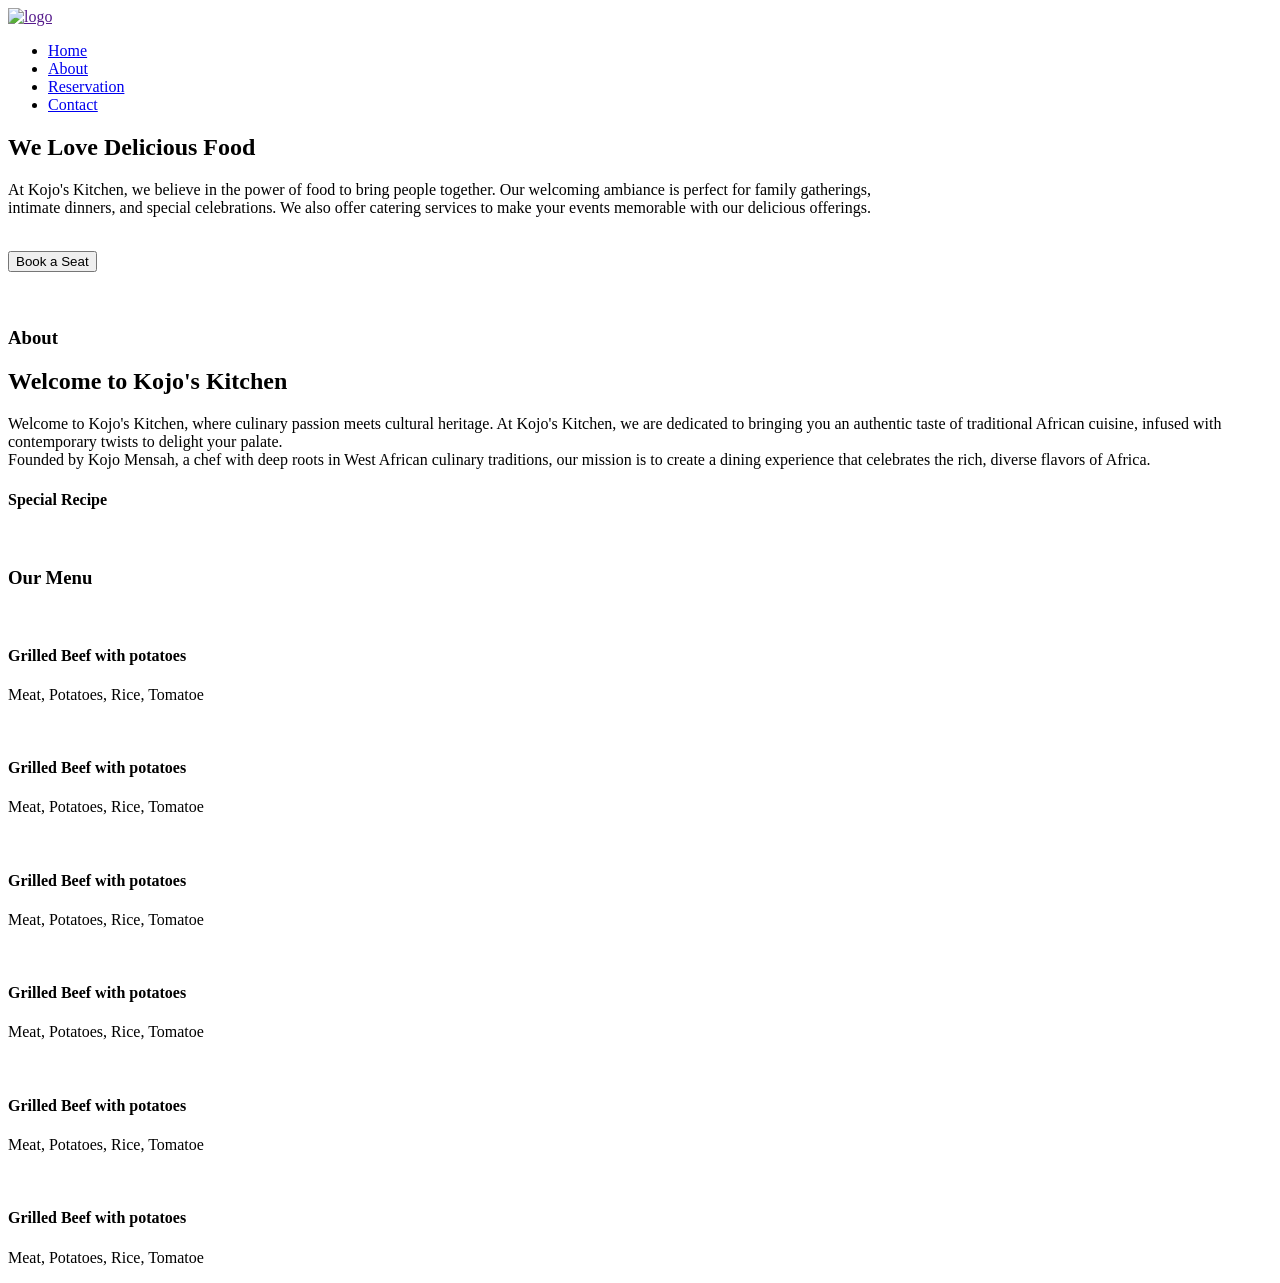
==== index.html @ 913c3347 "Changed a button" ====
<!DOCTYPE html>
<html lang="en">

<head>
  <meta charset="UTF-8" />
  <meta name="viewport" content="width=q, initial-scale=1.0" />
  <title>Kojo's Kitchen</title>
  <link rel="stylesheet" href="./CSS/style.css" />
</head>

<body onload="slider()">
  <div>
    <header>
      <div class="header">
        <div>
          <a href="" id="logo"><img src="./img/logo.png" alt="logo" /></a>
        </div>

        <nav>
          <ul id="ul">
            <li><a href="#" class="menus">Home</a></li>
            <li><a href="#" class="menus">About</a></li>
            <li><a href="#" class="menus">Reservation</a></li>
            <li><a href="#" class="menus">Contact</a></li>
          </ul>
        </nav>
      </div>


      <div class="hero-sec">
        <div class="header-images">
          <h2>We Love Delicious Food</h2>
          <p>
            At Kojo's Kitchen, we believe in the power of food to bring people together. Our welcoming ambiance is
            perfect for family gatherings, <br />
            intimate dinners, and special celebrations. We also offer catering services to make your events memorable
            with our delicious offerings.
          </p>

          <div class="header-pics">
            <img src="./img/cho2-modified.png" alt="" />
            <img src="./img/chop3-modified.png" alt="" />
            <img src="./img/cho4-modified.png" alt="" />
          </div>

          <div><button class="btn">Book a Seat</button>
          </div>
        </div>




        <div class="slider">
          <img src="./img/cho4.jpg" alt="" id="slider-img" />
        </div>
      </div>
  </div>
  </header>

  <section class="hero-section">
    <div class="waakye"><img src="./img/restaurant2.jpg" alt="" /></div>

    <div class="About">
      <h3>About</h3>

      <h2>Welcome to Kojo's Kitchen</h2>

      <p>
        Welcome to Kojo's Kitchen, where culinary passion meets cultural heritage. At Kojo's Kitchen, we are dedicated
        to bringing you an authentic taste of traditional African cuisine, infused with contemporary twists to delight
        your palate. <br> Founded by Kojo Mensah, a chef with deep roots in West African culinary traditions, our
        mission is
        to create a dining experience that celebrates the rich, diverse flavors of Africa.


      </p>

      <h4>Special Recipe</h4>

      <div class="recipe">
        <img src="./img/cho2.jpg" alt="" />
        <img src="./img/chop5.jpg" alt="" />
        <img src="./img/chop6.jpg" alt="" />
      </div>
    </div>
  </section>

  <section class="section">

    <h3>Our Menu</h3>

    <div class="our-menu">
      <div class="our-menu-img">
        <div><img src="./img/cho2-modified.png" alt="" /></div>
        <div class="our-menu-texts">
          <h4>Grilled Beef with potatoes</h4>
          <p>Meat, Potatoes, Rice, Tomatoe</p>
        </div>
      </div>

      <div class="our-menu-img">
        <div><img src="./img/chop3-modified.png" alt="" /></div>
        <div class="our-menu-texts">
          <h4>Grilled Beef with potatoes</h4>
          <p>Meat, Potatoes, Rice, Tomatoe</p>
        </div>
      </div>

      <div class="our-menu-img">
        <div><img src="./img/cho4-modified.png" alt="" /></div>
        <div class="our-menu-texts">
          <h4>Grilled Beef with potatoes</h4>
          <p>Meat, Potatoes, Rice, Tomatoe</p>
        </div>
      </div>

      <div class="our-menu-img">
        <div><img src="./img/chop3-modified.png" alt="" /></div>
        <div class="our-menu-texts">
          <h4>Grilled Beef with potatoes</h4>
          <p>Meat, Potatoes, Rice, Tomatoe</p>
        </div>
      </div>

      <div class="our-menu-img">
        <div><img src="./img/cho2-modified.png" alt="" /></div>
        <div class="our-menu-texts">
          <h4>Grilled Beef with potatoes</h4>
          <p>Meat, Potatoes, Rice, Tomatoe</p>
        </div>
      </div>

      <div class="our-menu-img">
        <div><img src="./img/chop3-modified.png" alt="" /></div>
        <div class="our-menu-texts">
          <h4>Grilled Beef with potatoes</h4>
          <p>Meat, Potatoes, Rice, Tomatoe</p>
        </div>
      </div>
    </div>

  </section>



  <script>
    var slideimg = document.getElementById("slider-img");

    var images = [
      "./img/cho4.jpg",
      "./img/cho2.jpg",
      "./img/cho3.jpg",
      "./img/cho4.jpg",
    ];

    var len = images.length;
    var i = 0;

    function slider() {
      if (i >= len - 1) {
        i = 0;
      }

      slideimg.src = images[i];
      i++;
      setTimeout(slider, 3000);
    }
  </script>

  </div>
</body>

</html>
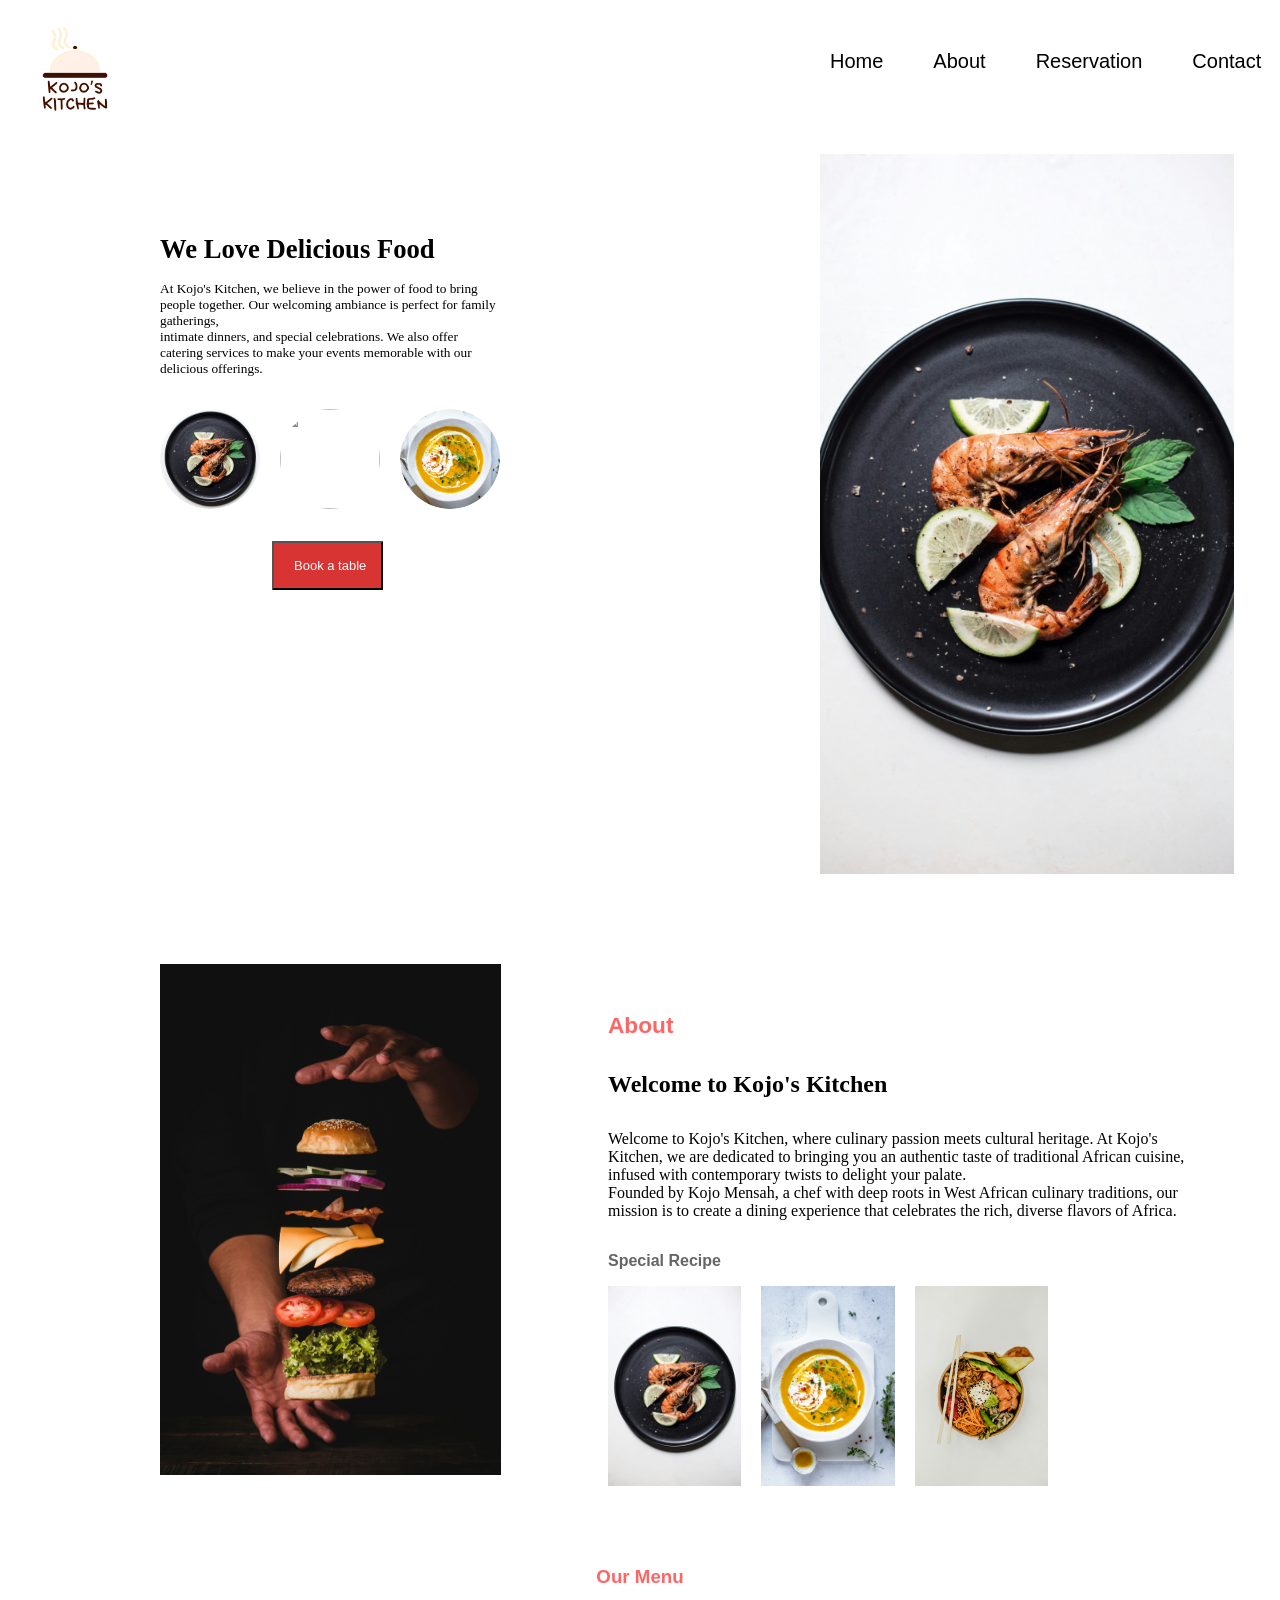
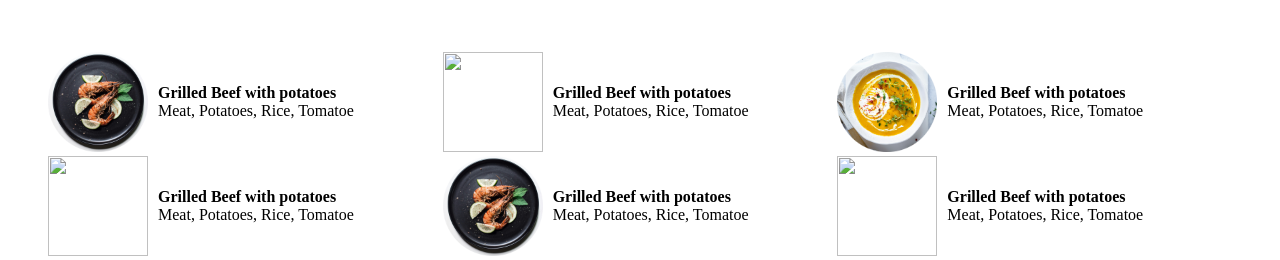
==== commit 71519016: "removed public folder" ====
--- a/index.html
+++ b/index.html
@@ -43,7 +43,7 @@
             <img src="./img/cho4-modified.png" alt="" />
           </div>
 
-          <div><button class="btn">Book a Seat</button>
+          <div><button class="btn">Book a table</button>
           </div>
         </div>
 
--- a/CSS/style.css
+++ b/CSS/style.css
@@ -0,0 +1,212 @@
+* {
+  margin: 0;
+  padding: 0;
+}
+
+a {
+  cursor: pointer;
+}
+
+#logo img {
+  width: 150px;
+  height: auto;
+}
+
+#ul {
+  display: flex;
+  align-items: center;
+  gap: 50px;
+  font-size: 12pt;
+  margin-top: 50px;
+  list-style: none;
+}
+
+.menus {
+  text-decoration: none;
+  color: black;
+  display: inline;
+  font-family:Arial, Helvetica, sans-serif;
+  font-weight: 2000;
+  font-size: 20px;
+}
+
+header {
+  width: 100%;
+  height: 100vh;
+  /* overflow: hidden; */
+  position: relative;
+}
+
+.hero-sec {
+  display: flex;
+  height: 100vh;
+}
+
+.slider {
+  width: 100%;
+  height: 80vh;
+
+  margin-left: 20rem;
+  top: 0;
+}
+
+#slider-img {
+  width: 90%;
+  height: 100%;
+  object-fit: cover;
+}
+
+.header {
+  display: flex;
+  justify-content: flex-start;
+  gap: 680px;
+}
+
+.header-images {
+  /* position: absolute; */
+  display: flex;
+  flex-direction: column;
+  margin-left: 10rem;
+  margin-top: 5rem;
+  margin-bottom: 7rem;
+  width: 30%;
+}
+
+.header-images h2 {
+  font-size: 20pt;
+  margin-bottom: 1rem;
+}
+
+.header-images p {
+  font-size: 10pt;
+}
+
+.header-pics {
+  display: flex;
+  margin-top: 2rem;
+  gap: 20px;
+}
+
+.header-images img {
+  width: 100px;
+  height: 100px;
+  border-radius: 50%;
+}
+
+.btn {
+  -webkit-border-radius: 1;
+  -moz-border-radius: 1;
+  border-radius: 1px;
+  font-family: Arial;
+  color: #ffff;
+  font-size: 13px;
+  background: #d93434;
+  padding: 15px 15px 15px 20px;
+  text-decoration: none;
+  margin-left: 7rem;
+  margin-top: 2rem;
+}
+
+.btn:hover {
+  background: #d1cdd1;
+  text-decoration: none;
+}
+
+.hero-section {
+  display: flex;
+  gap: 40px;
+  padding-right: 4rem;
+}
+
+.About {
+  display: flex;
+  flex-direction: column;
+  width: 50%;
+  margin-top: 5rem;
+}
+
+.About h3{
+  font-size: 17pt;
+  font-family:'Segoe UI', Tahoma, Geneva, Verdana, sans-serif;
+  color: red;
+  opacity: 60%;
+  margin-top: 2rem;
+  margin-bottom: 2rem;
+}
+
+.About h2{
+  margin-bottom: 2rem;
+}
+
+.About h4{
+  font-size: 12pt;
+  font-family:'Segoe UI', Tahoma, Geneva, Verdana, sans-serif;
+  opacity: 60%;
+  margin-top: 2rem;
+  margin-bottom: 1rem;
+}
+
+.recipe {
+  width: 50%;
+  display: flex;
+  gap: 20px;
+}
+
+.recipe img {
+  width: 300px;
+  height: 200px;
+}
+
+.waakye {
+  width: 50%;
+  margin-top: 4rem;
+  
+}
+
+.waakye img {
+  width: 60%;
+  margin-left: 10rem;
+}
+
+.our-menu {
+  display: grid;
+  grid-template-columns: repeat(3, 1fr);
+  grid-template-rows: repeat(2, 1fr);
+  grid-column-gap: 0px;
+  grid-row-gap: 0px;
+}
+
+.our-menu img {
+  width: 100px;
+  height: 100px;
+}
+
+.our-menu-img {
+  display: flex;
+  gap: 10px;
+}
+
+.our-menu-texts {
+  padding-top: 2rem;
+}
+
+.section {
+  padding-left: 3rem;
+  padding-right: 3rem;
+  margin-top: 5rem;
+}
+
+
+
+.section h3 {
+  text-align: center;
+  font-family:'Segoe UI', Tahoma, Geneva, Verdana, sans-serif;
+  color: red;
+  opacity: 60%;
+  margin-top: 2rem;
+  margin-bottom: 4rem;
+}
+
+.footer {
+  background-color: #d93434;
+}
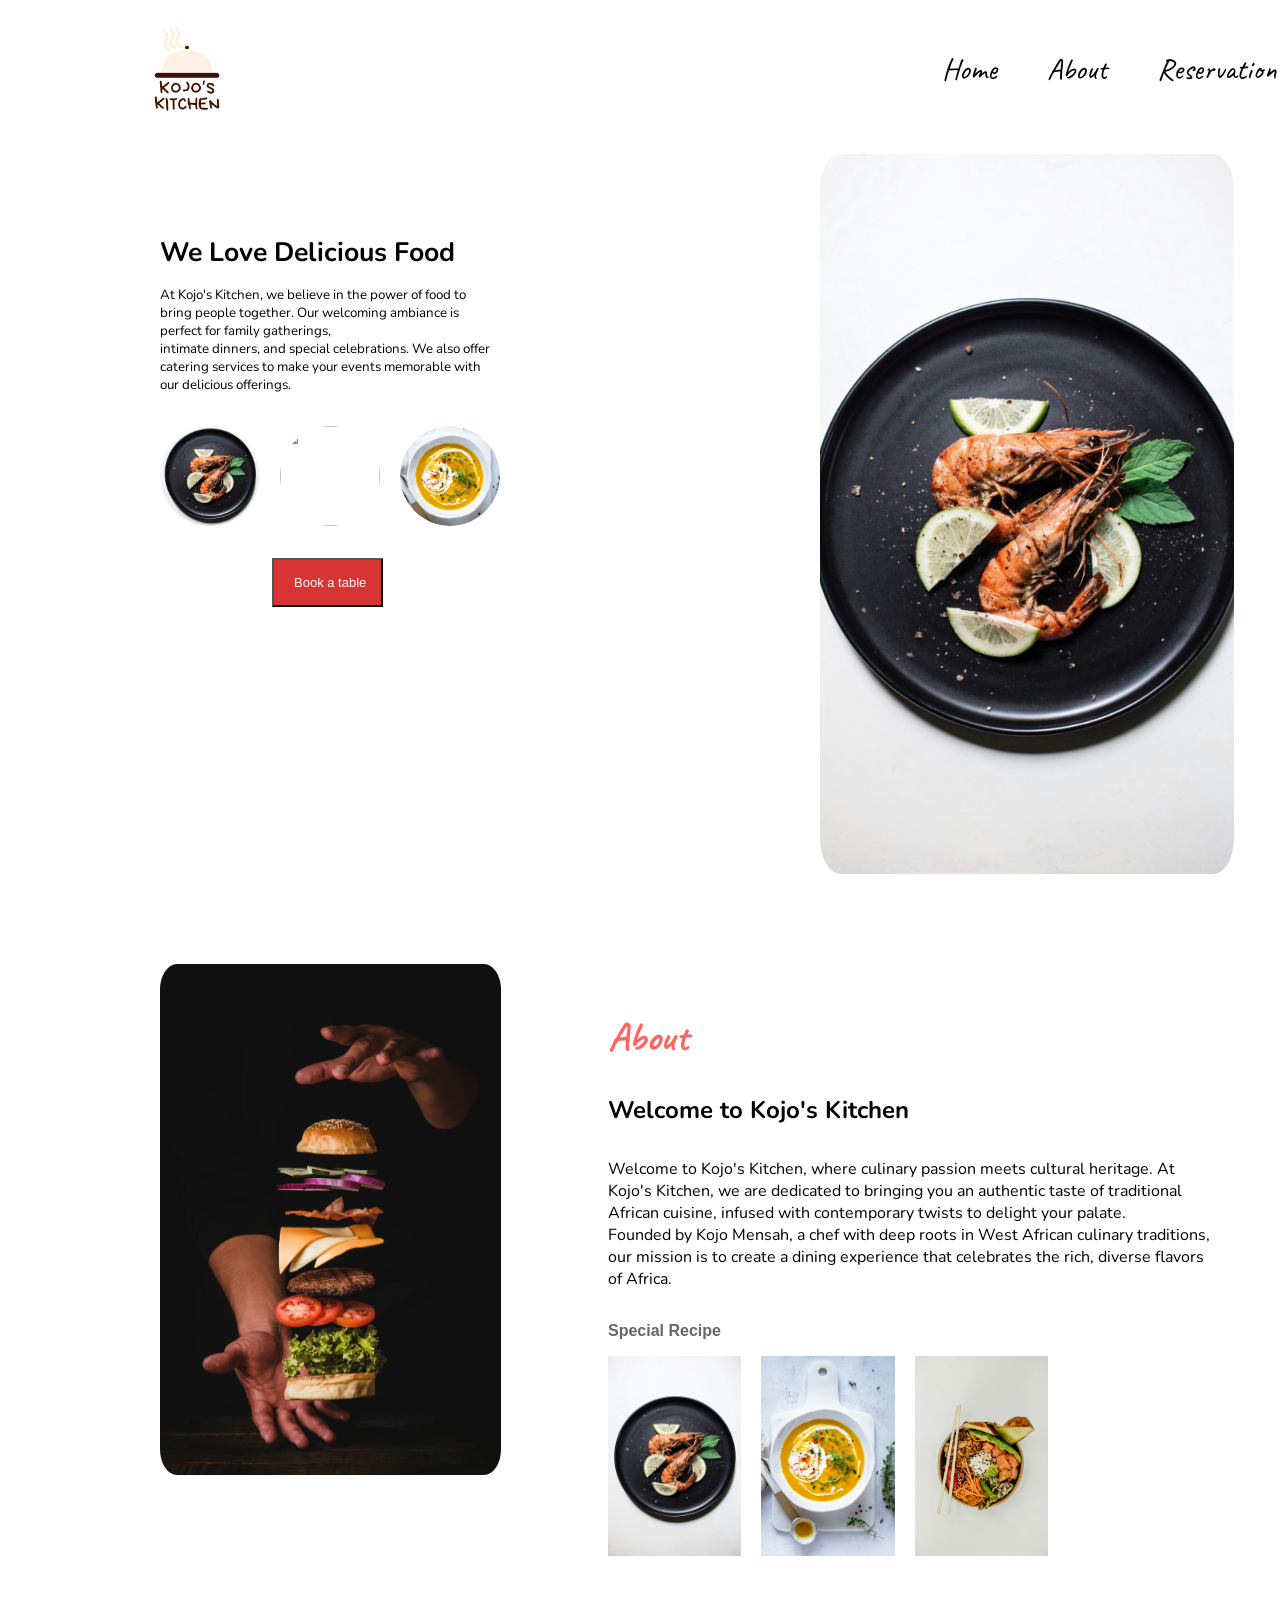
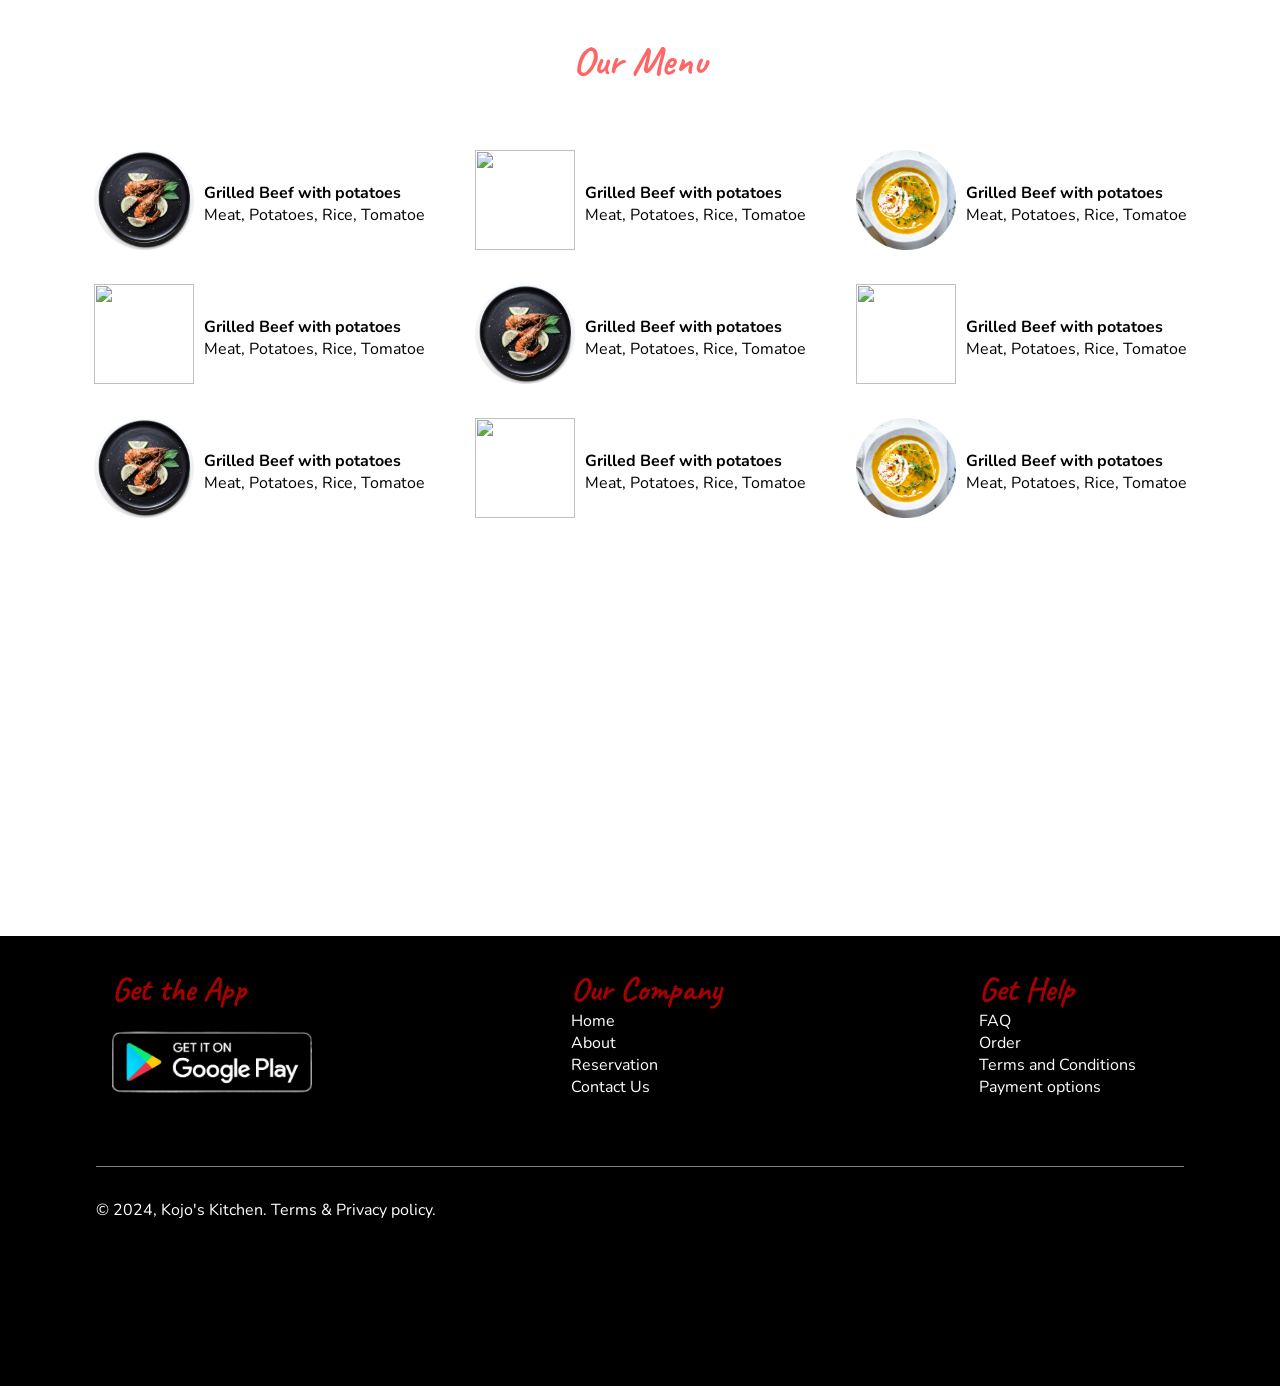
==== commit fa4812e0: "Working on it" ====
--- a/index.html
+++ b/index.html
@@ -5,6 +5,12 @@
   <meta charset="UTF-8" />
   <meta name="viewport" content="width=q, initial-scale=1.0" />
   <title>Kojo's Kitchen</title>
+
+  <link rel="preconnect" href="https://fonts.googleapis.com">
+<link rel="preconnect" href="https://fonts.gstatic.com" crossorigin>
+<link href="https://fonts.googleapis.com/css2?family=Caveat:wght@400..700&display=swap" rel="stylesheet">
+<link href="https://fonts.googleapis.com/css2?family=Nunito:ital,wght@0,200..1000;1,200..1000&display=swap" rel="stylesheet">
+
   <link rel="stylesheet" href="./CSS/style.css" />
 </head>
 
@@ -89,72 +95,163 @@
 
     <h3>Our Menu</h3>
 
-    <div class="our-menu">
-      <div class="our-menu-img">
-        <div><img src="./img/cho2-modified.png" alt="" /></div>
-        <div class="our-menu-texts">
-          <h4>Grilled Beef with potatoes</h4>
-          <p>Meat, Potatoes, Rice, Tomatoe</p>
-        </div>
-      </div>
-
-      <div class="our-menu-img">
-        <div><img src="./img/chop3-modified.png" alt="" /></div>
-        <div class="our-menu-texts">
-          <h4>Grilled Beef with potatoes</h4>
-          <p>Meat, Potatoes, Rice, Tomatoe</p>
-        </div>
-      </div>
-
-      <div class="our-menu-img">
-        <div><img src="./img/cho4-modified.png" alt="" /></div>
-        <div class="our-menu-texts">
-          <h4>Grilled Beef with potatoes</h4>
-          <p>Meat, Potatoes, Rice, Tomatoe</p>
-        </div>
-      </div>
-
-      <div class="our-menu-img">
-        <div><img src="./img/chop3-modified.png" alt="" /></div>
-        <div class="our-menu-texts">
-          <h4>Grilled Beef with potatoes</h4>
-          <p>Meat, Potatoes, Rice, Tomatoe</p>
-        </div>
-      </div>
-
-      <div class="our-menu-img">
-        <div><img src="./img/cho2-modified.png" alt="" /></div>
-        <div class="our-menu-texts">
-          <h4>Grilled Beef with potatoes</h4>
-          <p>Meat, Potatoes, Rice, Tomatoe</p>
-        </div>
-      </div>
-
-      <div class="our-menu-img">
-        <div><img src="./img/chop3-modified.png" alt="" /></div>
-        <div class="our-menu-texts">
-          <h4>Grilled Beef with potatoes</h4>
-          <p>Meat, Potatoes, Rice, Tomatoe</p>
-        </div>
-      </div>
+    <div class="center">
+      <div class="our-menu">
+        <div class="our-menu-img">
+          <div><img src="./img/cho2-modified.png" alt="" /></div>
+          <div class="our-menu-texts">
+            <h4>Grilled Beef with potatoes</h4>
+            <p>Meat, Potatoes, Rice, Tomatoe</p>
+          </div>
+        </div>
+  
+        <div class="our-menu-img">
+          <div><img src="./img/chop3-modified.png" alt="" /></div>
+          <div class="our-menu-texts">
+            <h4>Grilled Beef with potatoes</h4>
+            <p>Meat, Potatoes, Rice, Tomatoe</p>
+          </div>
+        </div>
+  
+        <div class="our-menu-img">
+          <div><img src="./img/cho4-modified.png" alt="" /></div>
+          <div class="our-menu-texts">
+            <h4>Grilled Beef with potatoes</h4>
+            <p>Meat, Potatoes, Rice, Tomatoe</p>
+          </div>
+        </div>
+  
+        <div class="our-menu-img">
+          <div><img src="./img/chop3-modified.png" alt="" /></div>
+          <div class="our-menu-texts">
+            <h4>Grilled Beef with potatoes</h4>
+            <p>Meat, Potatoes, Rice, Tomatoe</p>
+          </div>
+        </div>
+  
+        <div class="our-menu-img">
+          <div><img src="./img/cho2-modified.png" alt="" /></div>
+          <div class="our-menu-texts">
+            <h4>Grilled Beef with potatoes</h4>
+            <p>Meat, Potatoes, Rice, Tomatoe</p>
+          </div>
+        </div>
+  
+        <div class="our-menu-img">
+          <div><img src="./img/chop3-modified.png" alt="" /></div>
+          <div class="our-menu-texts">
+            <h4>Grilled Beef with potatoes</h4>
+            <p>Meat, Potatoes, Rice, Tomatoe</p>
+          </div>
+        </div>
+  
+        <div class="our-menu-img">
+          <div><img src="./img/cho2-modified.png" alt="" /></div>
+          <div class="our-menu-texts">
+            <h4>Grilled Beef with potatoes</h4>
+            <p>Meat, Potatoes, Rice, Tomatoe</p>
+          </div>
+        </div>
+  
+        <div class="our-menu-img">
+          <div><img src="./img/chop3-modified.png" alt="" /></div>
+          <div class="our-menu-texts">
+            <h4>Grilled Beef with potatoes</h4>
+            <p>Meat, Potatoes, Rice, Tomatoe</p>
+          </div>
+        </div>
+  
+        <div class="our-menu-img">
+          <div><img src="./img/cho4-modified.png" alt="" /></div>
+          <div class="our-menu-texts">
+            <h4>Grilled Beef with potatoes</h4>
+            <p>Meat, Potatoes, Rice, Tomatoe</p>
+          </div>
+        </div>
+    </div>
+
+    
+
+      
     </div>
 
   </section>
 
+  <footer class="footer">
+
+    <div class="footer-menus">
+        <div>
+
+            <div class="footer-logo">
+                <h4>Get the App</h4>
+                <img src="./img/footer-google.png" alt="">
+
+            </div>
+
+        </div>
+
+        <div class="our-company">
+            <h4>Our Company</h4>
+            <ul class="ul">
+                <li><a href="">Home</a></li>
+                <li><a href="">About</a></li>
+                <li><a href="">Reservation</a></li>
+                <li><a href="">Contact Us</a></li>
+            </ul>
+        </div>
+
+
+
+        <!-- <div class="partner">
+            <h4>Partnership</h4>
+            <p>Become a partner</p>
+        </div> -->
+
+
+
+        <div>
+            <h4>Get Help</h4>
+            <ul class="ul">
+                <li><a href="">FAQ</a></li>
+                <li><a href="">Order</a></li>
+                <li><a href="">Terms and Conditions</a></li>
+                <li><a href="">Payment options</a></li>
+            </ul>
+        </div>
+    </div>
+
+    <div class="footer-line"></div>
+
+    <div class="copyright-text">
+        <p>© 2024, Kojo's Kitchen. Terms & Privacy policy.</p>
+    </div>
+
+    <div>
+        <i class="fa-brands fa-discord"></i>
+        <i class="fa-brands fa-telegram"></i>
+
+    </div>
+
+
+</footer>
+
+
+
+
 
 
   <script>
-    var slideimg = document.getElementById("slider-img");
-
-    var images = [
+    let slideimg = document.getElementById("slider-img");
+
+    let images = [
       "./img/cho4.jpg",
       "./img/cho2.jpg",
       "./img/cho3.jpg",
       "./img/cho4.jpg",
     ];
 
-    var len = images.length;
-    var i = 0;
+    let len = images.length;
+    let i = 0;
 
     function slider() {
       if (i >= len - 1) {
--- a/CSS/style.css
+++ b/CSS/style.css
@@ -10,6 +10,7 @@
 #logo img {
   width: 150px;
   height: auto;
+  margin-left: 7rem;
 }
 
 #ul {
@@ -25,9 +26,10 @@
   text-decoration: none;
   color: black;
   display: inline;
-  font-family:Arial, Helvetica, sans-serif;
-  font-weight: 2000;
-  font-size: 20px;
+  font-family: "Caveat", cursive;
+  font-optical-sizing: auto;
+  font-style: normal;
+  font-size: 30px;
 }
 
 header {
@@ -54,6 +56,7 @@
   width: 90%;
   height: 100%;
   object-fit: cover;
+  border-radius: 5%;
 }
 
 .header {
@@ -70,15 +73,22 @@
   margin-top: 5rem;
   margin-bottom: 7rem;
   width: 30%;
+
 }
 
 .header-images h2 {
   font-size: 20pt;
   margin-bottom: 1rem;
+  font-family: "Nunito", sans-serif;
+  font-optical-sizing: auto;
+  font-style: normal;
 }
 
 .header-images p {
   font-size: 10pt;
+  font-family: "Nunito", sans-serif;
+  font-optical-sizing: auto;
+  font-style: normal;
 }
 
 .header-pics {
@@ -127,7 +137,10 @@
 
 .About h3{
   font-size: 17pt;
-  font-family:'Segoe UI', Tahoma, Geneva, Verdana, sans-serif;
+  font-family: "Caveat", cursive;
+  font-optical-sizing: auto;
+  font-style: normal;
+  font-size: 30pt;
   color: red;
   opacity: 60%;
   margin-top: 2rem;
@@ -136,6 +149,15 @@
 
 .About h2{
   margin-bottom: 2rem;
+  font-family: "Nunito", sans-serif;
+  font-optical-sizing: auto;
+  font-style: normal;
+}
+
+.About p{
+  font-family: "Nunito", sans-serif;
+  font-optical-sizing: auto;
+  font-style: normal;
 }
 
 .About h4{
@@ -166,14 +188,23 @@
 .waakye img {
   width: 60%;
   margin-left: 10rem;
+  border-radius: 5%;
+}
+
+.center {
+  display: flex;
+  flex-direction: column;
+  justify-content: center;
+  align-items: center;
 }
 
 .our-menu {
   display: grid;
   grid-template-columns: repeat(3, 1fr);
   grid-template-rows: repeat(2, 1fr);
-  grid-column-gap: 0px;
-  grid-row-gap: 0px;
+  grid-column-gap: 50px;
+  grid-row-gap: 30px;
+
 }
 
 .our-menu img {
@@ -188,25 +219,100 @@
 
 .our-menu-texts {
   padding-top: 2rem;
+}
+
+.our-menu-texts h4,p {
+font-family: "Nunito", sans-serif;
+  font-optical-sizing: auto;
+  font-style: normal;
 }
 
 .section {
   padding-left: 3rem;
   padding-right: 3rem;
   margin-top: 5rem;
+  height: 100vh;
 }
 
 
 
 .section h3 {
   text-align: center;
-  font-family:'Segoe UI', Tahoma, Geneva, Verdana, sans-serif;
+  font-family: "Caveat", cursive;
+  font-optical-sizing: auto;
+  font-style: normal;
+  font-size: 30pt;
   color: red;
   opacity: 60%;
   margin-top: 2rem;
   margin-bottom: 4rem;
+  
 }
 
 .footer {
-  background-color: #d93434;
-}
+  /* max-width: 1664px; */
+  background-color: #000000;
+  margin: auto;
+  height: 50vh;
+  /* display: flex;
+  flex-direction: column;
+  justify-content: center;
+  align-items: center; */
+}
+
+
+.ul {
+  list-style: none;
+}
+
+.footer h4 {
+  color: rgba(255, 0, 0, 0.651);
+  font-family: "Caveat", cursive;
+  font-optical-sizing: auto;
+  font-style: normal;
+  font-size: 25pt;
+}
+
+.footer-menus {
+  display: flex;
+  justify-content: space-between;
+  width: 80%;
+  padding-top: 2rem;
+  padding-left: 7rem;
+
+}
+
+.footer-menus ul li a {
+  text-decoration: none;
+  color: #ffffff;
+  font-family: "Nunito", sans-serif;
+  font-optical-sizing: auto;
+  font-style: normal;
+
+}
+
+.footer-menus p {
+  color: white;
+}
+
+.footer-logo {}
+
+.footer-logo img {
+  width: 200px;
+  margin-top: -3rem;
+
+}
+
+.footer-line {
+  height: 1px;
+  width: 85%;
+  background-color: grey;
+  margin-left: 6rem;
+}
+
+.copyright-text {
+  color: white;
+  margin-top: 2rem;
+  margin-left: 6rem;
+
+}
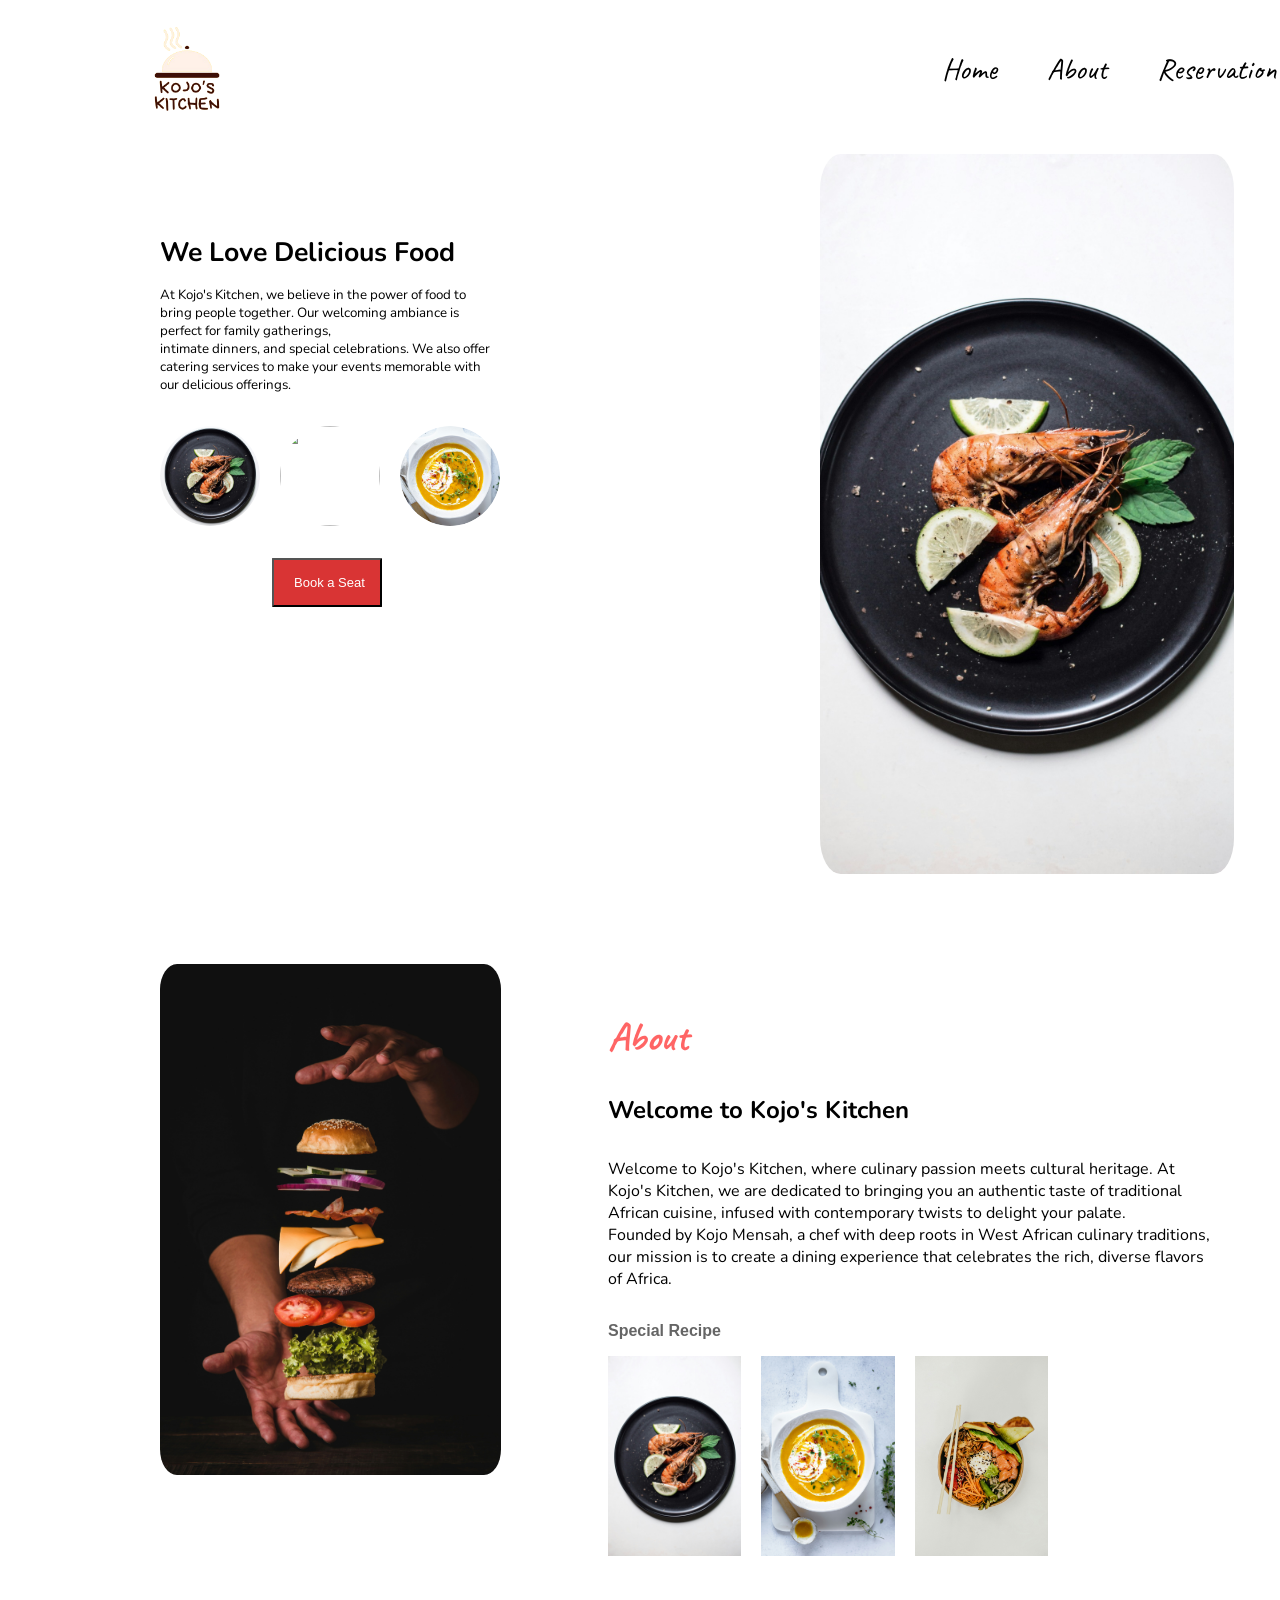
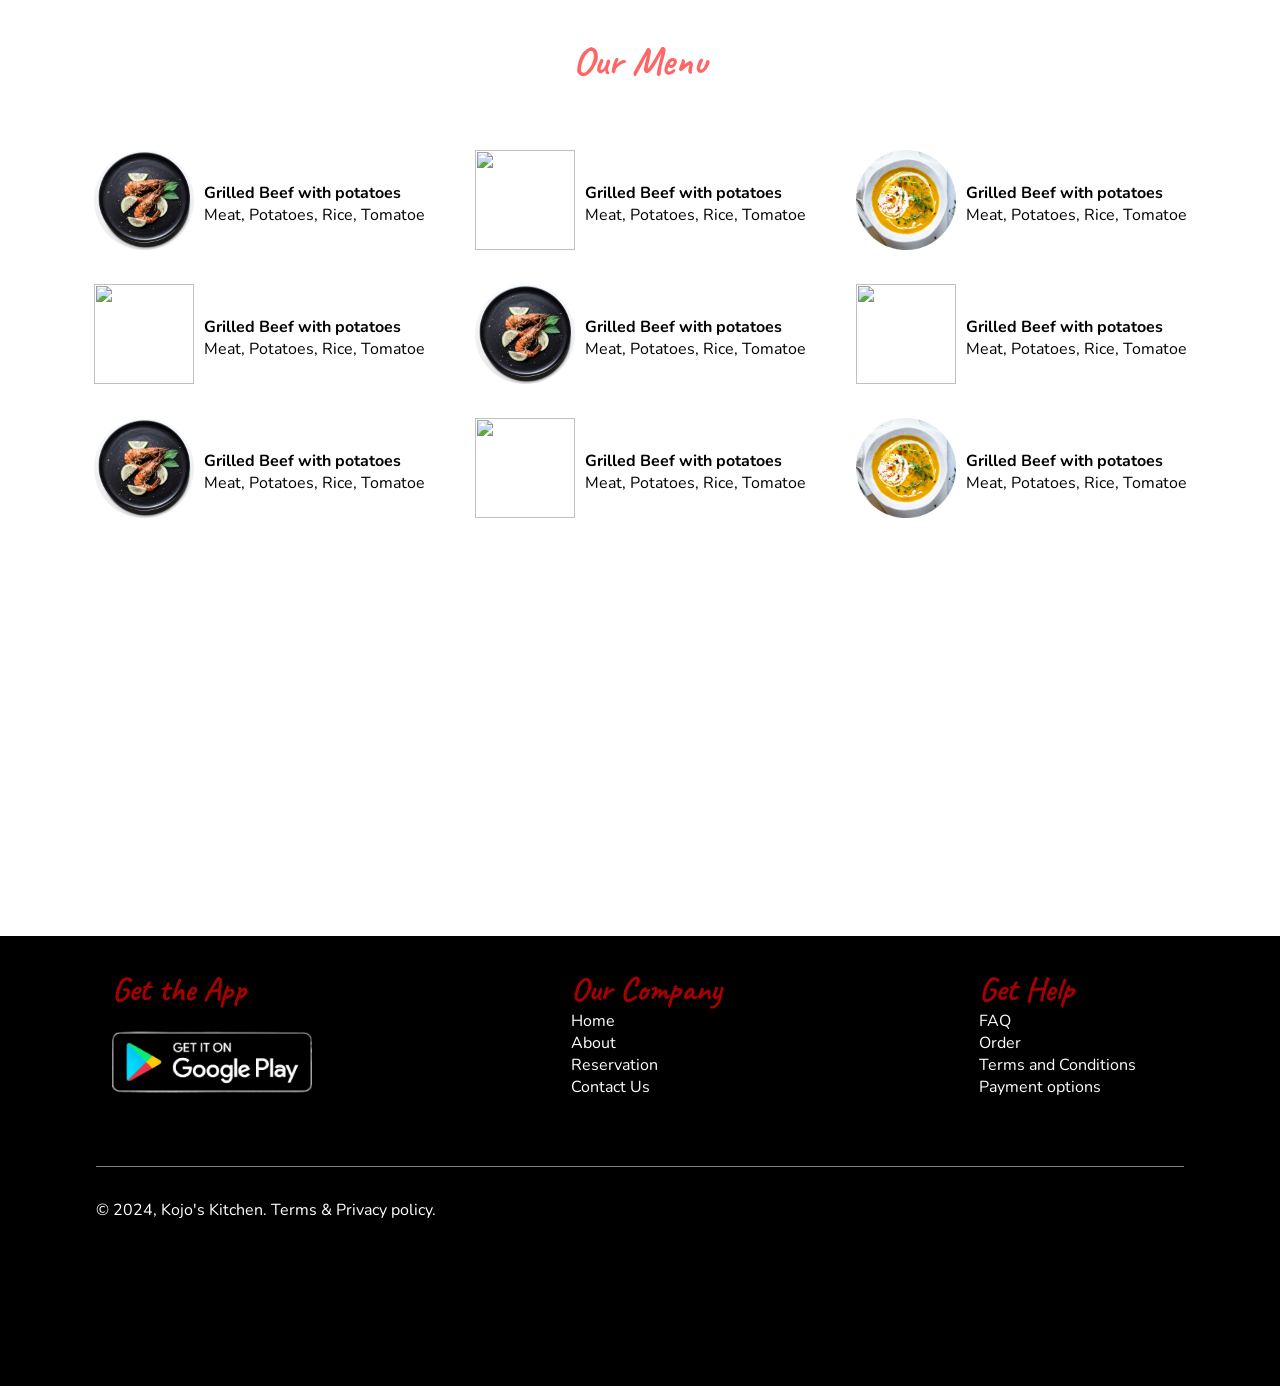
==== commit 33379e98: "Making changes" ====
--- a/index.html
+++ b/index.html
@@ -49,7 +49,7 @@
             <img src="./img/cho4-modified.png" alt="" />
           </div>
 
-          <div><button class="btn">Book a table</button>
+          <div><button class="btn">Book a Seat</button>
           </div>
         </div>
 
